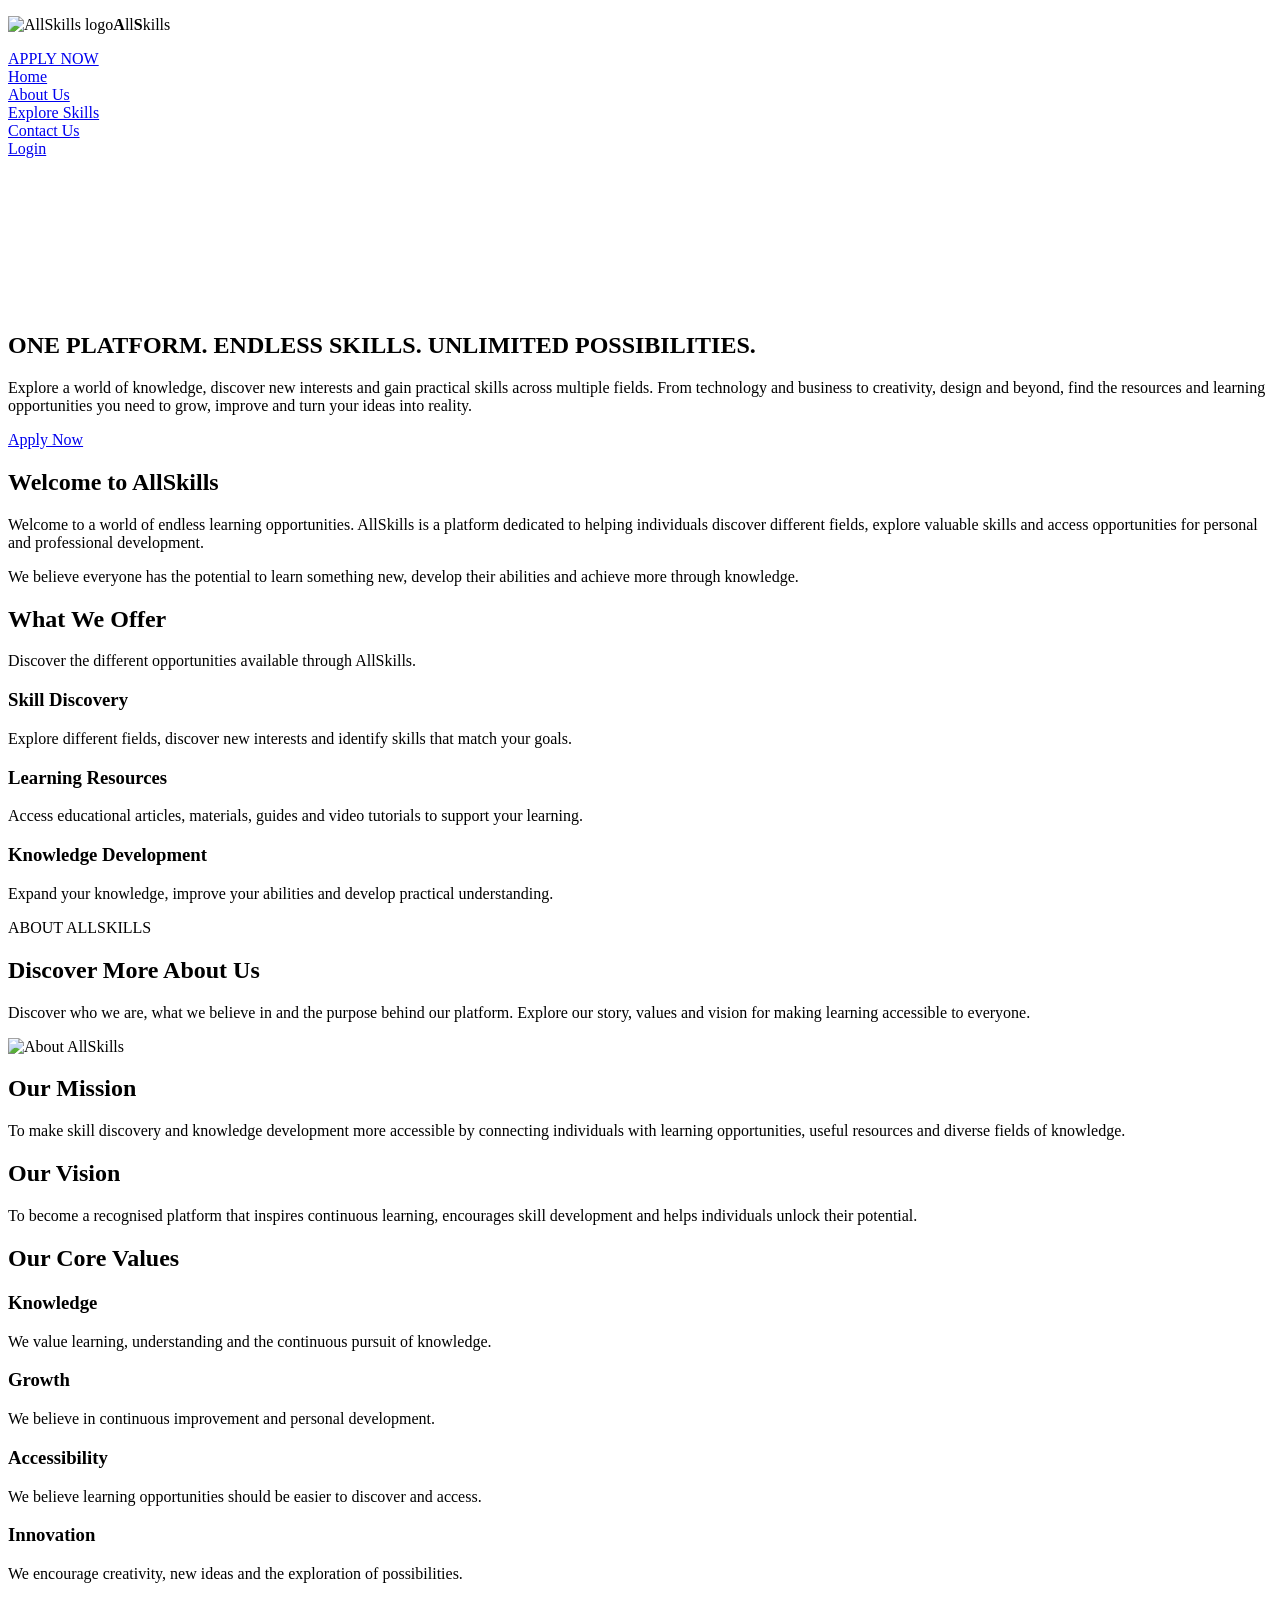
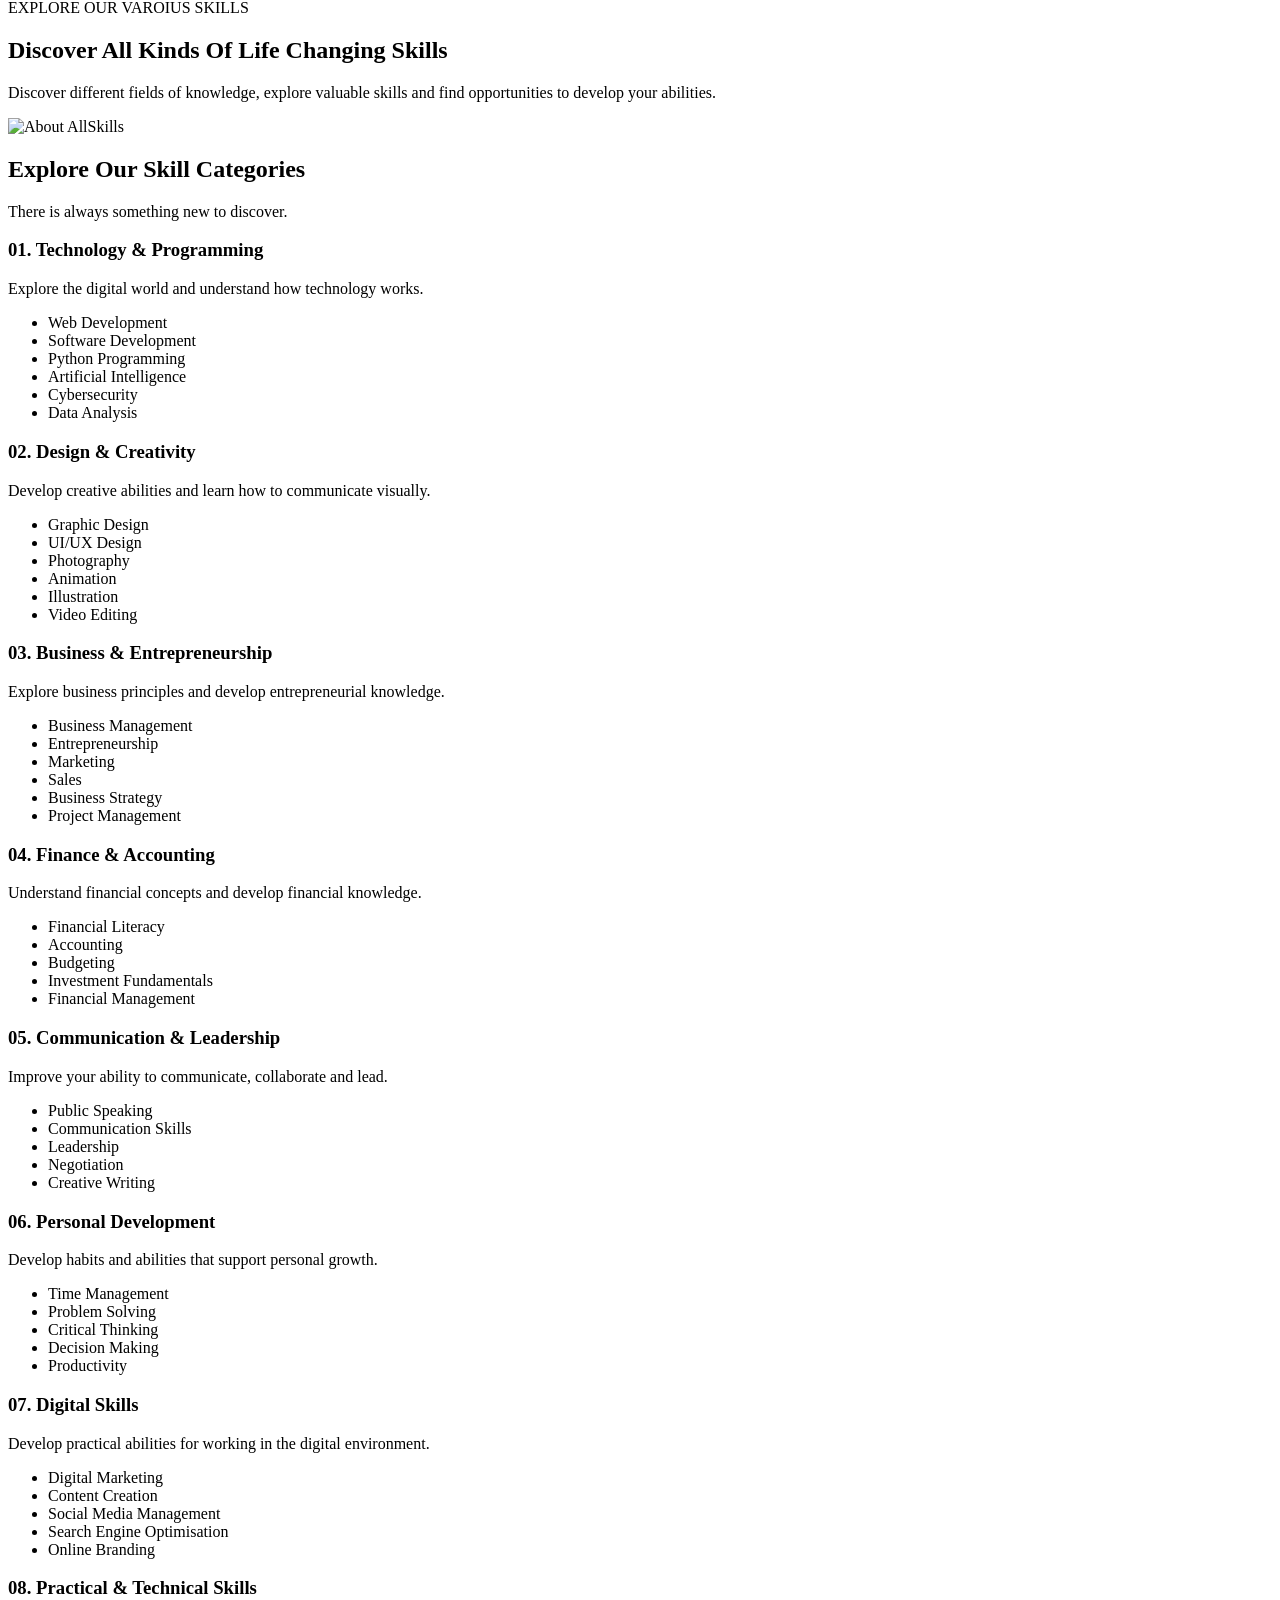
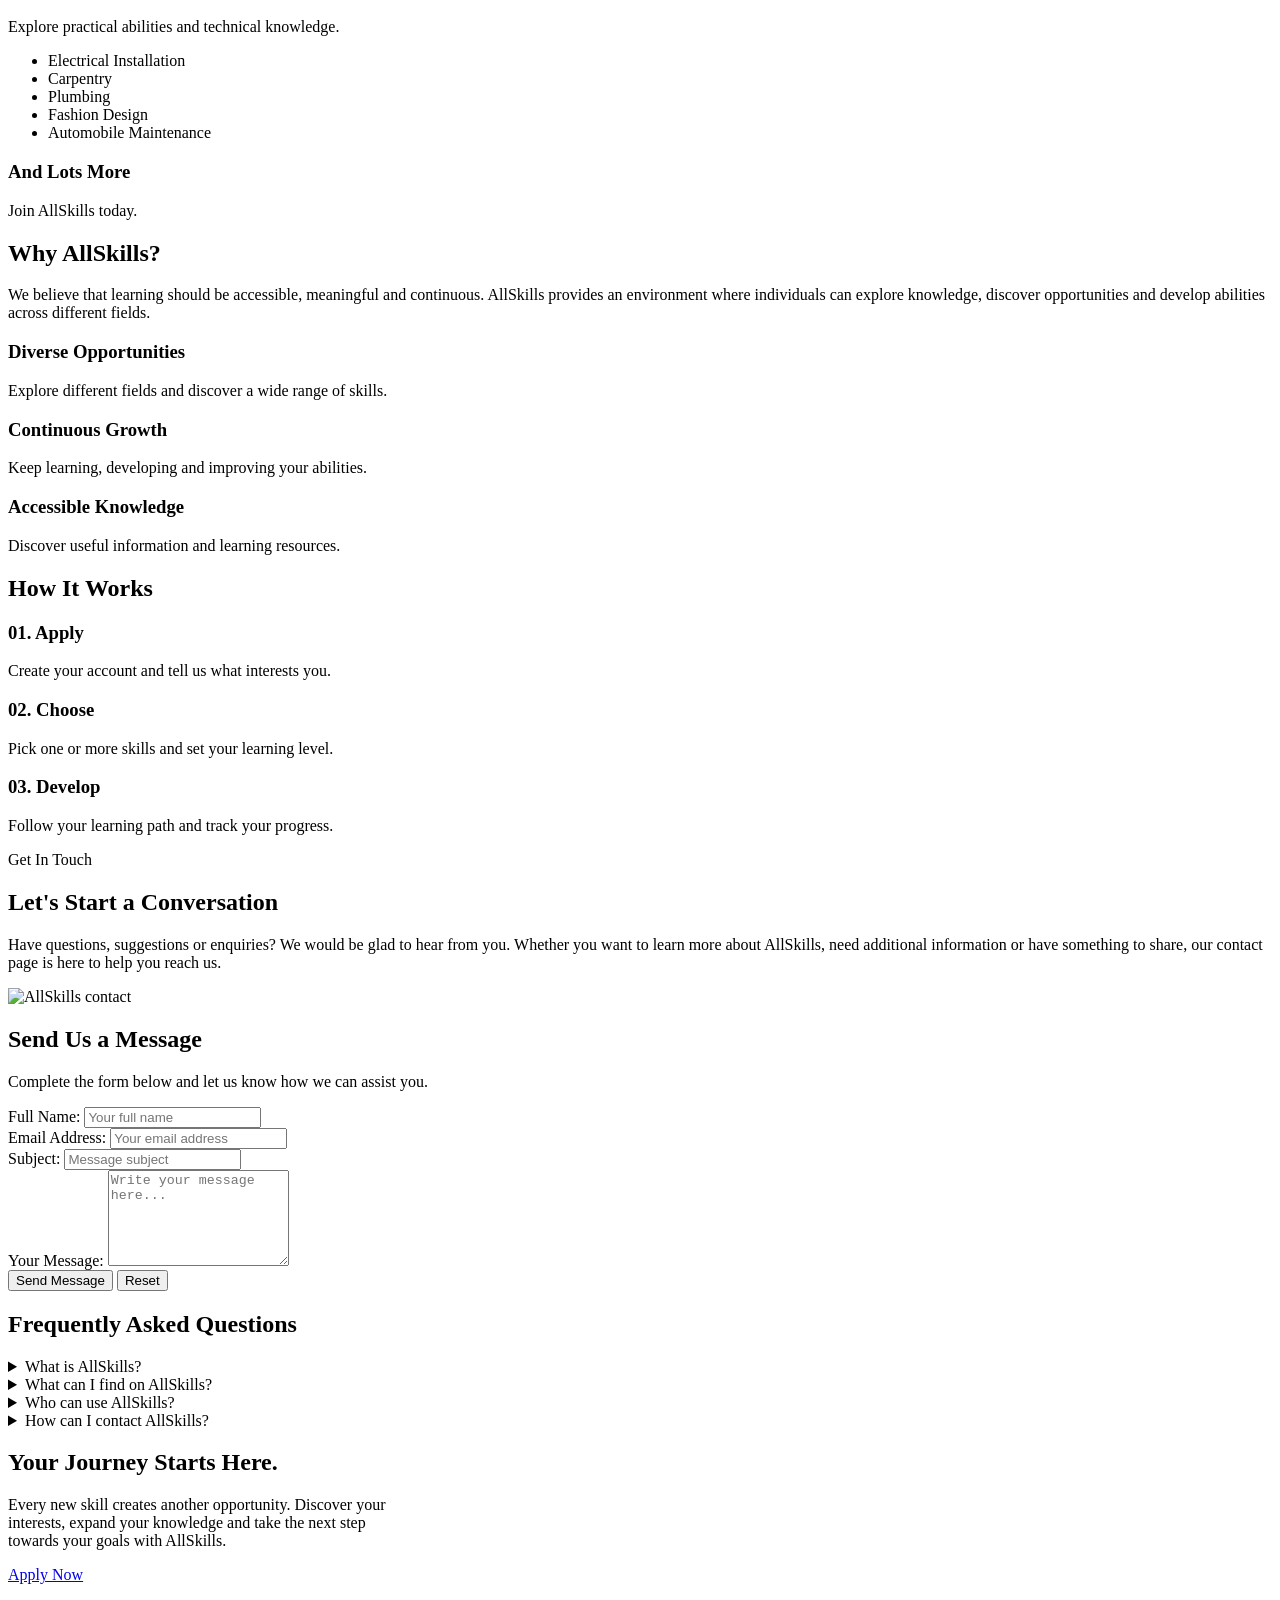
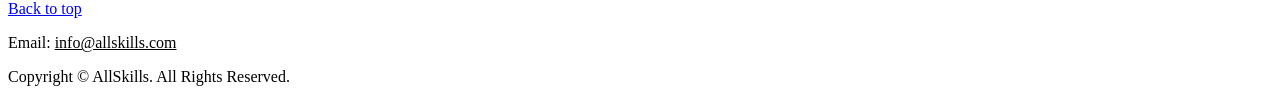
==== index.html @ 4efca9dc "Add files via upload" ====
<!DOCTYPE html>
<html lang="en">
<head>
  <meta charset="UTF-8">
  <meta name="viewport" content="width=device-width, initial-scale=1.0">
  <meta name="author" content="Philip Chigozie">
  <meta name="description" content="AllSkills - Discover, explore and develop valuable skills.">
  <title>AllSkills | Home</title>
  <link rel="icon" href="img/Skills.png">
  <link rel="stylesheet" href="styles/index.css">
  <link href="https://fonts.googleapis.com/css2?family=DM+Sans:wght@400;500;600;700&family=Space+Grotesk:wght@400;500;600;700&display=swap" rel="stylesheet">
</head>
<body class="site">

  <!-- HEADER -->
  <header>
    <div class="head" id="head">
      <p><img class="skillsimg" src="img/Skills.png" alt="AllSkills logo"><strong>A</strong>ll<strong>S</strong>kills</p>
      <a href="apply.html"><div>APPLY NOW</div></a>
    </div>
    <nav>
      <a href="#intro" class="current"><div>Home</div></a>
      <a href="#about"><div>About Us</div></a>
      <a href="#explore"><div>Explore Skills</div></a>
      <a href="#contact"><div>Contact Us</div></a>
      <a href="login.html"><div>Login</div></a>
    </nav>
  </header>

  <main>

    <!-- HOME / HERO -->
    <section class="intro" id="intro">
      <video autoplay muted loop playsinline class="BG">
        <source src="Vid/1.mp4" type="video/mp4">
      </video>
      <div class="content">
        <h1>ONE PLATFORM. ENDLESS SKILLS. UNLIMITED POSSIBILITIES.</h1>
        <p>
          Explore a world of knowledge, discover new interests and gain practical skills across multiple fields. From technology and business to creativity, design and beyond, find the resources and learning opportunities you need to grow, improve and turn your ideas into reality.
        </p>
        <a href="apply.html" class="button">Apply Now</a>
      </div>
    </section>

    <!-- WELCOME -->
    <section class="welcome" id="welcome">
      <h2>Welcome to AllSkills</h2>
      <p>
        Welcome to a world of endless learning opportunities. AllSkills is a platform dedicated to helping individuals discover different fields, explore valuable skills and access opportunities for personal and professional development.
      </p>
      <p>
        We believe everyone has the potential to learn something new, develop their abilities and achieve more through knowledge.
      </p>
    </section>

    <!-- WHAT WE OFFER -->
    <section class="offer">
      <h2>What We Offer</h2>
      <p class="subheading">Discover the different opportunities available through AllSkills.</p>
      <div class="offerbox">
        <div class="box">
          <h3>Skill Discovery</h3>
          <p>Explore different fields, discover new interests and identify skills that match your goals.</p>
        </div>
        <div class="box">
          <h3>Learning Resources</h3>
          <p>Access educational articles, materials, guides and video tutorials to support your learning.</p>
        </div>
        <div class="box">
          <h3>Knowledge Development</h3>
          <p>Expand your knowledge, improve your abilities and develop practical understanding.</p>
        </div>
      </div>
    </section>

    <!-- ABOUT US -->
    <section class="pageintro" id="about">
      <div class="introtext" >
        <p class="introtag">ABOUT ALLSKILLS</p>
        <h1>Discover More About Us</h1>
        <p>
          Discover who we are, what we believe in and the purpose behind our platform. Explore our story, values and vision for making learning accessible to everyone.
        </p>
      </div>
      <div class="introimage">
        <img src="img/2.jpg" alt="About AllSkills">
      </div>
    </section>

    <section class="mission">
      <div class="box">
        <h2>Our Mission</h2>
        <p>To make skill discovery and knowledge development more accessible by connecting individuals with learning opportunities, useful resources and diverse fields of knowledge.</p>
      </div>
      <div class="box">
        <h2>Our Vision</h2>
        <p>To become a recognised platform that inspires continuous learning, encourages skill development and helps individuals unlock their potential.</p>
      </div>
    </section>

    <section class="values">
      <h2>Our Core Values</h2>
      <div class="offerbox">
        <div class="box">
          <h3>Knowledge</h3>
          <p>We value learning, understanding and the continuous pursuit of knowledge.</p>
        </div>
        <div class="box">
          <h3>Growth</h3>
          <p>We believe in continuous improvement and personal development.</p>
        </div>
        <div class="box">
          <h3>Accessibility</h3>
          <p>We believe learning opportunities should be easier to discover and access.</p>
        </div>
        <div class="box">
          <h3>Innovation</h3>
          <p>We encourage creativity, new ideas and the exploration of possibilities.</p>
        </div>
      </div>
    </section>

    <!-- EXPLORE SKILLS -->
      <section class="pageintro" id="explore">
      <div class="introtext" >
        <p class="introtag">EXPLORE OUR VAROIUS SKILLS</p>
         <h1>Discover All Kinds Of Life Changing Skills</h1>
         <p>Discover different fields of knowledge, explore valuable skills and find opportunities to develop your abilities. </p>
       </div>
      <div class="introimage">
    <img src="img/3.jpg" alt="About AllSkills">
  </div>
  </section>
    <section class="servicecategories" id="skills">
      <h2>Explore Our Skill Categories</h2>
      <p class="subheading">There is always something new to discover.</p>
      <div class="categorybox">

        <div class="box">
          <h3>01. Technology &amp; Programming</h3>
          <p>Explore the digital world and understand how technology works.</p>
          <ul>
            <li>Web Development</li>
            <li>Software Development</li>
            <li>Python Programming</li>
            <li>Artificial Intelligence</li>
            <li>Cybersecurity</li>
            <li>Data Analysis</li>
          </ul>
        </div>

        <div class="box">
          <h3>02. Design &amp; Creativity</h3>
          <p>Develop creative abilities and learn how to communicate visually.</p>
          <ul>
            <li>Graphic Design</li>
            <li>UI/UX Design</li>
            <li>Photography</li>
            <li>Animation</li>
            <li>Illustration</li>
            <li>Video Editing</li>
          </ul>
        </div>

        <div class="box">
          <h3>03. Business &amp; Entrepreneurship</h3>
          <p>Explore business principles and develop entrepreneurial knowledge.</p>
          <ul>
            <li>Business Management</li>
            <li>Entrepreneurship</li>
            <li>Marketing</li>
            <li>Sales</li>
            <li>Business Strategy</li>
            <li>Project Management</li>
          </ul>
        </div>

        <div class="box">
          <h3>04. Finance &amp; Accounting</h3>
          <p>Understand financial concepts and develop financial knowledge.</p>
          <ul>
            <li>Financial Literacy</li>
            <li>Accounting</li>
            <li>Budgeting</li>
            <li>Investment Fundamentals</li>
            <li>Financial Management</li>
          </ul>
        </div>

        <div class="box">
          <h3>05. Communication &amp; Leadership</h3>
          <p>Improve your ability to communicate, collaborate and lead.</p>
          <ul>
            <li>Public Speaking</li>
            <li>Communication Skills</li>
            <li>Leadership</li>
            <li>Negotiation</li>
            <li>Creative Writing</li>
          </ul>
        </div>

        <div class="box">
          <h3>06. Personal Development</h3>
          <p>Develop habits and abilities that support personal growth.</p>
          <ul>
            <li>Time Management</li>
            <li>Problem Solving</li>
            <li>Critical Thinking</li>
            <li>Decision Making</li>
            <li>Productivity</li>
          </ul>
        </div>

        <div class="box">
          <h3>07. Digital Skills</h3>
          <p>Develop practical abilities for working in the digital environment.</p>
          <ul>
            <li>Digital Marketing</li>
            <li>Content Creation</li>
            <li>Social Media Management</li>
            <li>Search Engine Optimisation</li>
            <li>Online Branding</li>
          </ul>
        </div>

        <div class="box">
          <h3>08. Practical &amp; Technical Skills</h3>
          <p>Explore practical abilities and technical knowledge.</p>
          <ul>
            <li>Electrical Installation</li>
            <li>Carpentry</li>
            <li>Plumbing</li>
            <li>Fashion Design</li>
            <li>Automobile Maintenance</li>
          </ul>
        </div>

        <div class="box">
          <h3>And Lots More</h3>
          <p>Join AllSkills today.</p>
        </div>

      </div>
    </section>

    <!-- WHY ALLSKILLS -->
    <section class="why">
      <h2>Why AllSkills?</h2>
      <p>We believe that learning should be accessible, meaningful and continuous. AllSkills provides an environment where individuals can explore knowledge, discover opportunities and develop abilities across different fields.</p>
      <div class="whybox">
        <div class="box">
          <h3>Diverse Opportunities</h3>
          <p>Explore different fields and discover a wide range of skills.</p>
        </div>
        <div class="box">
          <h3>Continuous Growth</h3>
          <p>Keep learning, developing and improving your abilities.</p>
        </div>
        <div class="box">
          <h3>Accessible Knowledge</h3>
          <p>Discover useful information and learning resources.</p>
        </div>
      </div>
    </section>

    <!-- HOW IT WORKS -->
    <section class="how">
      <h2>How It Works</h2>
      <div class="howbox">
        <div class="box">
          <h3>01. Apply</h3>
          <p>Create your account and tell us what interests you.</p>
        </div>
        <div class="box">
          <h3>02. Choose</h3>
          <p>Pick one or more skills and set your learning level.</p>
        </div>
        <div class="box">
          <h3>03. Develop</h3>
          <p>Follow your learning path and track your progress.</p>
        </div>
      </div>
    </section>

    <!-- CONTACT FORM -->
        <section class="pageintro" id="contact">
      <div class="introtext">
    <p class="introtag">Get In Touch</p>
        <h1>Let's Start a Conversation</h1>
    <p>
      Have questions, suggestions or enquiries? We would be glad to hear from you. Whether you want to learn more about AllSkills, need additional information or have something to share, our contact page is here to help you reach us.
    </p>
      </div>
        <div class="introimage">
            <img src="img/4.jpg" alt=" AllSkills contact">
        </div>
  </section> 
    <section class="contactform" id="contactform">
      <h2>Send Us a Message</h2>
      <p>Complete the form below and let us know how we can assist you.</p>
      <form action="#" method="post">
        <div>
          <label for="name">Full Name:</label>
          <input type="text" id="name" name="name" placeholder="Your full name" required>
        </div>
        <div>
          <label for="email">Email Address:</label>
          <input type="email" id="email" name="email" placeholder="Your email address" required>
        </div>
        <div>
          <label for="subject">Subject:</label>
          <input type="text" id="subject" name="subject" placeholder="Message subject" required>
        </div>
        <div>
          <label for="message">Your Message:</label>
          <textarea id="message" name="message" rows="6" placeholder="Write your message here..." required></textarea>
        </div>
        <button type="submit">Send Message</button>
        <button type="reset">Reset</button>
      </form>
    </section>

    <!-- FAQ -->
    <section class="faq">
      <h2>Frequently Asked Questions</h2>
      <details>
        <summary>What is AllSkills?</summary>
        <p>AllSkills is a platform dedicated to skill discovery, knowledge development and learning opportunities across different fields.</p>
      </details>
      <details>
        <summary>What can I find on AllSkills?</summary>
        <p>You can explore different skill categories, educational content, learning materials and useful resources.</p>
      </details>
      <details>
        <summary>Who can use AllSkills?</summary>
        <p>AllSkills is designed for individuals interested in discovering knowledge and developing new abilities.</p>
      </details>
      <details>
        <summary>How can I contact AllSkills?</summary>
        <p>You can use the contact form on this page or email us at the address in the footer.</p>
      </details>
    </section>

    <!-- FINAL CALL TO ACTION -->
    <section class="apply">
      <h2>Your Journey Starts Here.</h2>
      <p>
        Every new skill creates another opportunity. Discover your <br>interests, expand your knowledge and take the next step<br> towards your goals with AllSkills.
      </p>
      <p><a href="apply.html" class="button">Apply Now</a></p>
    </section>

  </main>

  <!-- FOOTER (contact details live here) -->
  <footer>
    <a href="#intro"><div class="back">Back to top</div></a>
    <p>Email: <a href="mailto:info@allskills.com" style="color:var(--ice-blue);">info@allskills.com</a></p>
    <p>Copyright &copy; AllSkills. All Rights Reserved.</p>
  </footer>

</body>
</html>
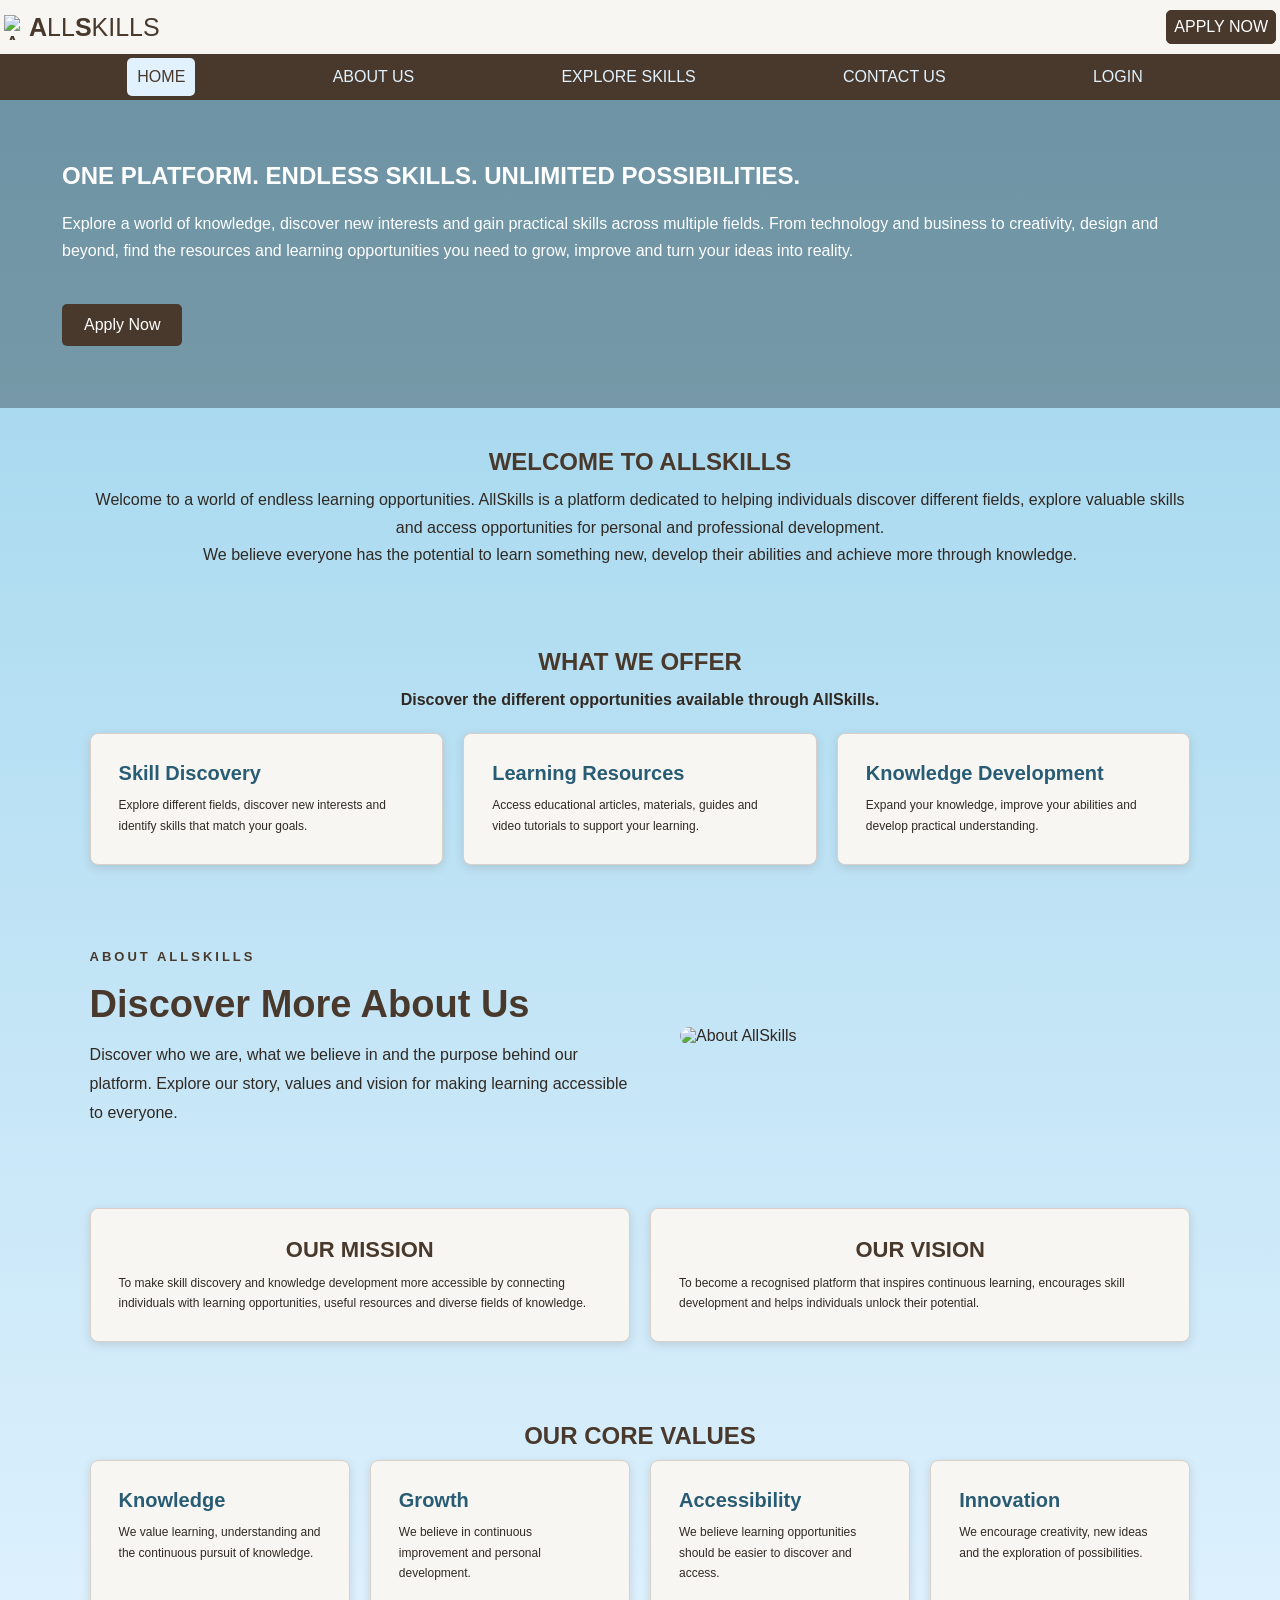
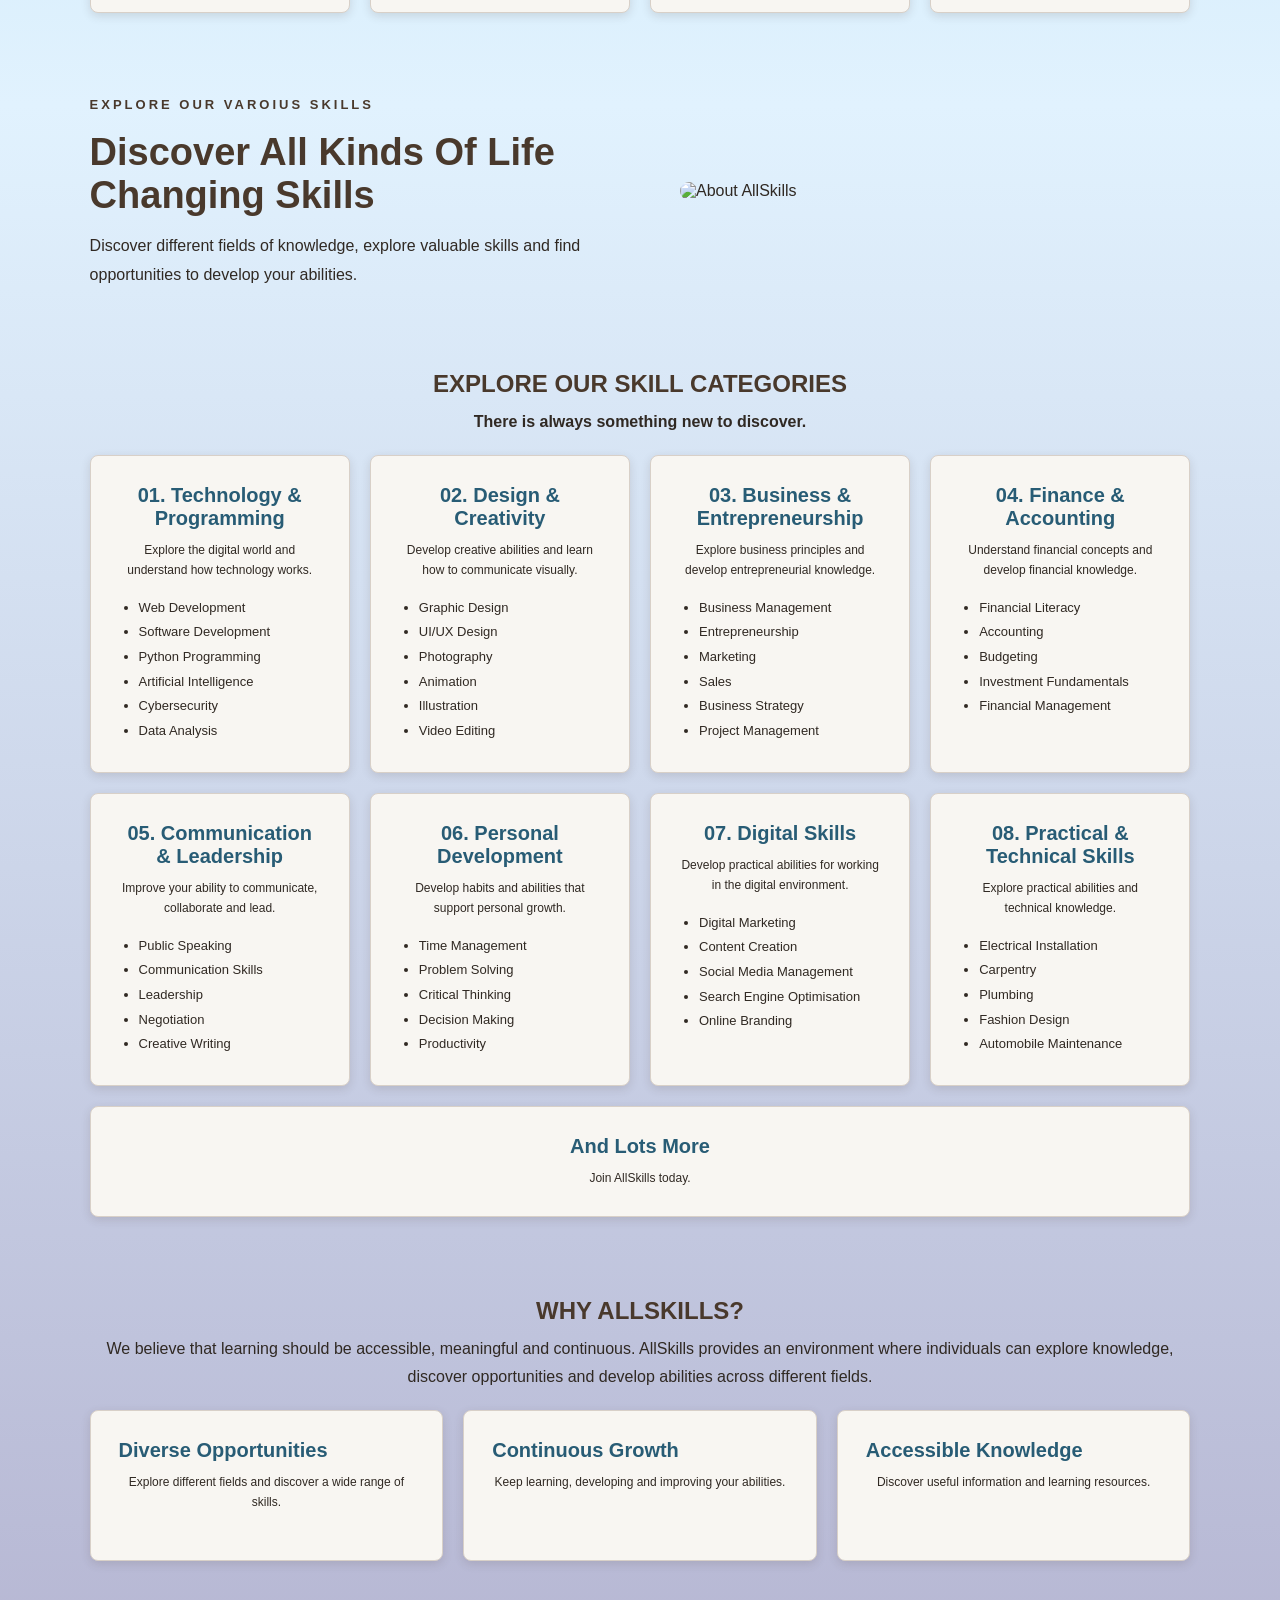
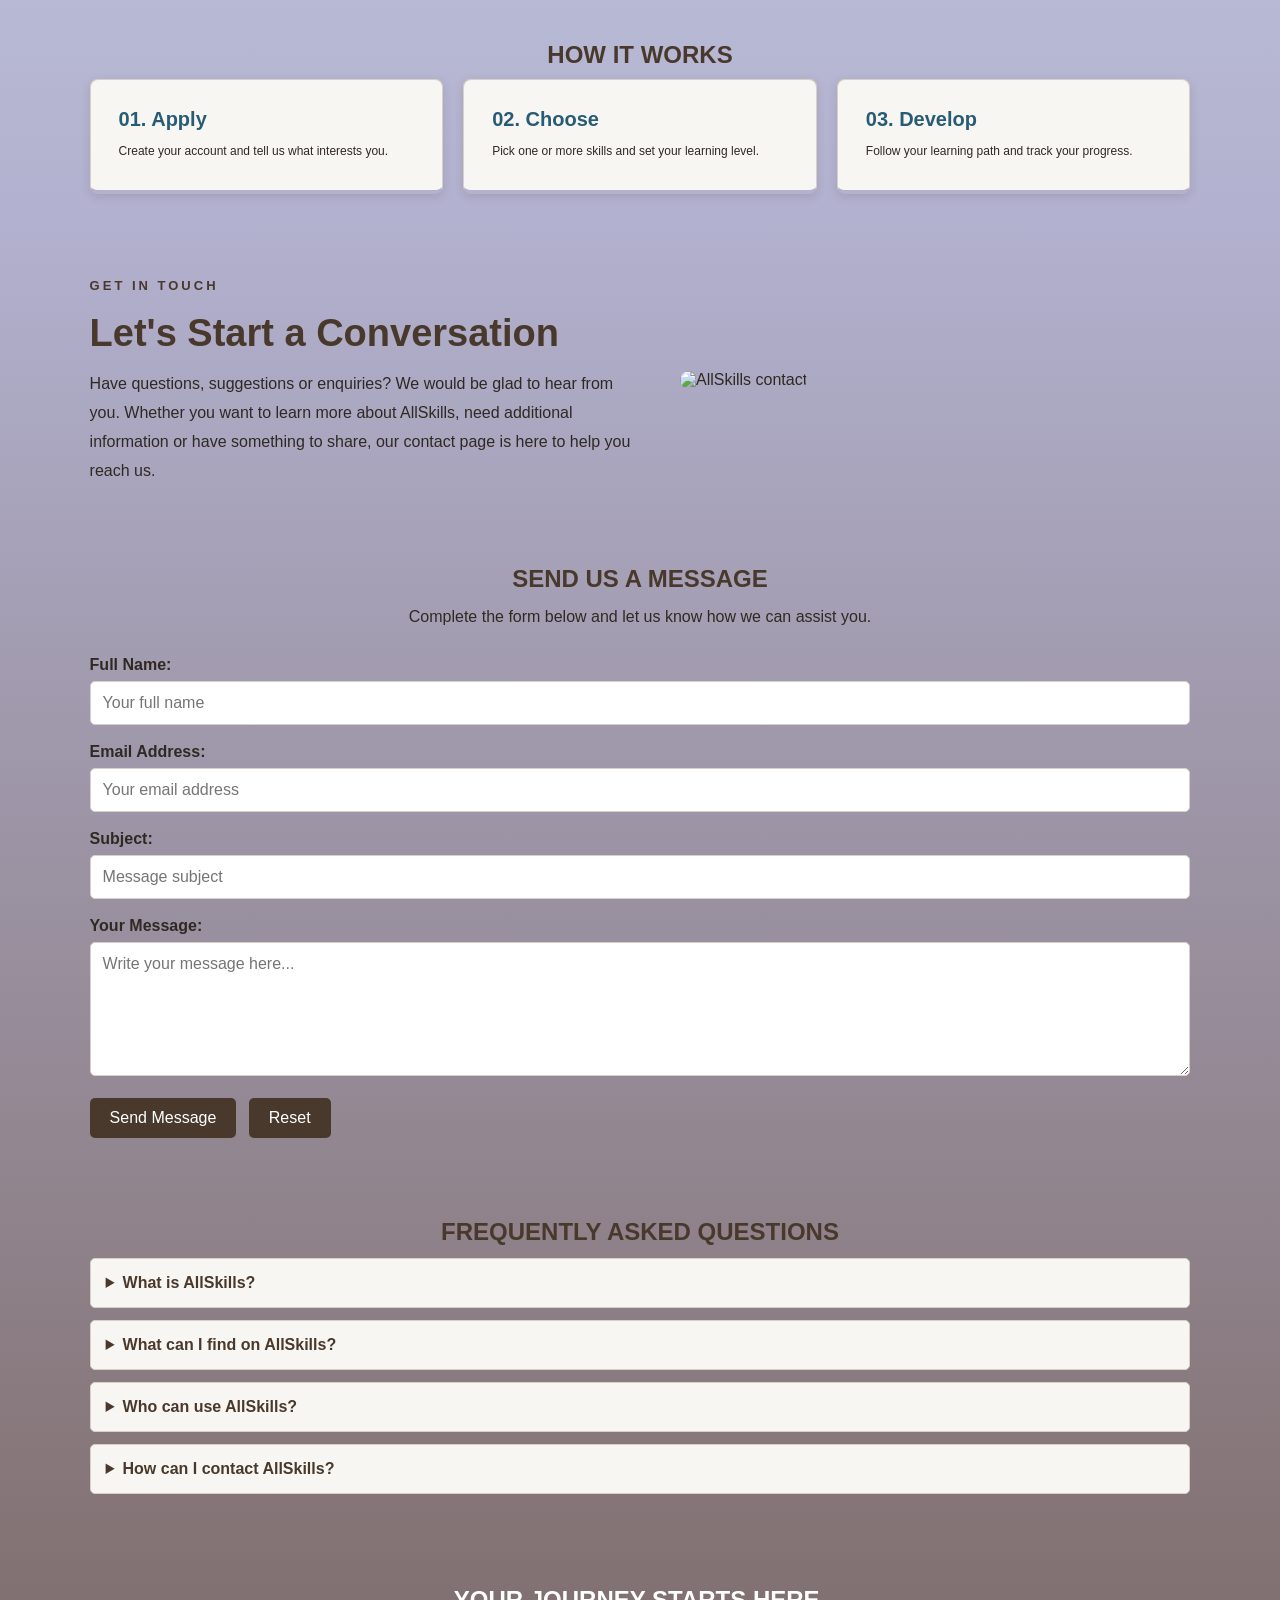
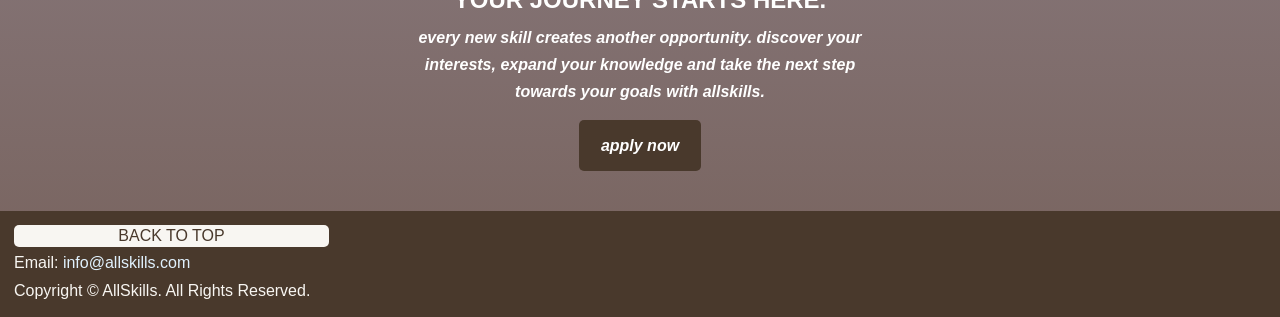
==== commit ff2778ac: "Update index.html" ====
--- a/index.html
+++ b/index.html
@@ -7,7 +7,7 @@
   <meta name="description" content="AllSkills - Discover, explore and develop valuable skills.">
   <title>AllSkills | Home</title>
   <link rel="icon" href="img/Skills.png">
-  <link rel="stylesheet" href="styles/index.css">
+  <link rel="stylesheet" href="index.css">
   <link href="https://fonts.googleapis.com/css2?family=DM+Sans:wght@400;500;600;700&family=Space+Grotesk:wght@400;500;600;700&display=swap" rel="stylesheet">
 </head>
 <body class="site">
@@ -361,4 +361,4 @@
   </footer>
 
 </body>
-</html>+</html>
--- a/index.css
+++ b/index.css
@@ -0,0 +1,469 @@
+/* ========== BASE: shared by every page ========== */
+:root {
+  --sky-blue: #98D2EB;
+  --ice-blue: #E1F2FE;
+  --lavender: #B2B1CF;
+  --muted-brown: #77625C;
+  --dark-brown: #49392C;
+
+  --cream: #F8F6F2;
+  --beige: #E8DDD2;
+  --deep-blue: #285C75;
+  --soft-grey: #D5D0D8;
+
+  --text-dark: #302923;
+  --text-light: #FFFFFF;
+  --text-grey: #77625C;
+
+  --border: #D8D0C8;
+  --shadow: rgba(73, 57, 44, 0.15);
+}
+
+* {
+  margin: 0;
+  padding: 0;
+  box-sizing: border-box;
+}
+
+html {
+  overflow-wrap: break-word;
+  scroll-behavior: smooth;
+}
+
+body {
+  background: linear-gradient(
+    to bottom,
+    var(--sky-blue),
+    var(--ice-blue),
+    var(--lavender),
+    var(--muted-brown)
+  );
+  color: var(--text-dark);
+  font-family: 'DM Sans', sans-serif;
+}
+
+h1, h2, h3, h4, h5, h6 {
+  font-family: 'Space Grotesk', sans-serif;
+}
+
+a {
+  text-decoration: none;
+  color: var(--dark-brown);
+}
+
+button, input, textarea, select {
+  font: inherit;
+}
+
+/* Simple header and footer (apply, login, forgot, success, skill, lesson) */
+.app-header {
+  display: flex;
+  justify-content: space-between;
+  align-items: center;
+  padding: 20px 7%;
+  background: var(--cream);
+}
+
+.brand {
+  display: flex;
+  align-items: center;
+  gap: 10px;
+  font-size: 23px;
+  color: var(--dark-brown);
+}
+
+.brand img {
+  width: 30px;
+  height: 30px;
+}
+
+.exit {
+  color: var(--dark-brown);
+}
+
+.app-footer {
+  background: var(--dark-brown);
+  text-align: center;
+  padding: 25px;
+  color: var(--cream);
+}
+
+/* ========== INDEX (HOME) PAGE ========== */
+
+/* Header and menu */
+header {
+  position: sticky;
+  top: 0;
+  z-index: 10;
+}
+
+.head {
+  padding: 10px 4px;
+  text-transform: uppercase;
+  display: flex;
+  justify-content: space-between;
+  align-items: center;
+  background: var(--cream);
+  color: var(--dark-brown);
+}
+
+.head a {
+  background: var(--dark-brown);
+  color: var(--text-light);
+  border: 1px solid var(--dark-brown);
+  padding: 7px;
+  border-radius: 5px;
+}
+
+.head a:hover {
+  background: var(--muted-brown);
+}
+
+.head p {
+  display: flex;
+  align-items: center;
+  font-size: 25px;
+}
+
+.skillsimg {
+  height: 25px;
+  width: 25px;
+}
+
+header nav {
+  flex-wrap: wrap;
+  text-transform: uppercase;
+  background: var(--dark-brown);
+  display: flex;
+  justify-content: space-evenly;
+  padding: 4px 0;
+}
+
+header nav a {
+  color: var(--ice-blue);
+  display: block;
+  padding: 10px;
+  border-radius: 5px;
+}
+
+header nav a:hover {
+  background: var(--muted-brown);
+}
+
+header nav a.current {
+  background: var(--ice-blue);
+  color: var(--dark-brown);
+}
+
+/* General sections */
+section:not(.intro) {
+  padding: 40px 7%;
+}
+
+section h2 {
+  text-transform: uppercase;
+  text-align: center;
+  color: var(--dark-brown);
+  margin-bottom: 10px;
+}
+
+section p {
+  line-height: 1.7;
+}
+
+.subheading {
+  text-align: center;
+  font-weight: bold;
+  margin-bottom: 20px;
+}
+
+/* Hero */
+.intro {
+  position: relative;
+  overflow: hidden;
+  display: flex;
+  align-items: center;
+  padding: 2rem;
+}
+
+.BG {
+  position: absolute;
+  inset: 0;
+  width: 100%;
+  height: 100%;
+  object-fit: cover;
+  object-position: center;
+}
+
+.intro::before {
+  content: "";
+  position: absolute;
+  inset: 0;
+  background: rgba(0, 0, 0, 0.3);
+  z-index: 1;
+}
+
+.content {
+  margin: 30px;
+  position: relative;
+  z-index: 2;
+  color: white;
+}
+
+.content h1 {
+  margin-bottom: 20px;
+}
+
+.content p {
+  margin-bottom: 25px;
+}
+
+/* Buttons */
+.button {
+  display: inline-block;
+  background: var(--dark-brown);
+  color: var(--text-light);
+  padding: 12px 22px;
+  border-radius: 5px;
+  margin-top: 15px;
+}
+
+.button:hover {
+  background: var(--muted-brown);
+}
+
+/* Boxes and grids */
+.welcome {
+  text-align: center;
+}
+
+.offerbox,
+.categorybox,
+.whybox,
+.howbox {
+  display: flex;
+  flex-wrap: wrap;
+  justify-content: center;
+  gap: 20px;
+}
+
+.box {
+  flex: 1 1 220px;
+  background: var(--cream);
+  border: 1px solid var(--border);
+  border-radius: 8px;
+  padding: 28px;
+  box-shadow: 0 3px 10px var(--shadow);
+}
+
+.box h3 {
+  font-size: 20px;
+  color: var(--deep-blue);
+  margin-bottom: 10px;
+}
+
+.box p {
+  font-size: 12px;
+}
+
+.categorybox .box {
+  flex: 1 1 250px;
+}
+
+.servicecategories {
+  text-align: center;
+}
+
+.servicecategories ul {
+  margin: 15px 0 0 20px;
+  line-height: 1.9;
+  text-align: left;
+  font-size: 13px;
+}
+
+.why p {
+  text-align: center;
+  margin-bottom: 20px;
+}
+
+.howbox .box {
+  border-bottom: 4px solid var(--lavender);
+}
+
+/* About */
+.pageintro {
+  display: flex;
+  flex-wrap: wrap;
+  align-items: center;
+  justify-content: space-between;
+  gap: 30px;
+  padding: 60px 8%;
+  scroll-margin-top: 100px;
+}
+
+.introtext {
+  flex: 1 1 300px;
+}
+
+.introtag {
+  color: var(--dark-brown);
+  text-transform: uppercase;
+  letter-spacing: 3px;
+  font-size: 13px;
+  font-weight: bold;
+}
+
+.introtext h1 {
+  font-size: 38px;
+  color: var(--dark-brown);
+  margin: 15px 0;
+}
+
+.introtext p {
+  max-width: 550px;
+  line-height: 1.8;
+}
+
+.introimage {
+  flex: 1 1 250px;
+}
+
+.introimage img {
+  width: 100%;
+  height: 280px;
+  object-fit: cover;
+  border-radius: 10px;
+}
+
+.mission {
+  display: flex;
+  flex-wrap: wrap;
+  gap: 20px;
+}
+
+.mission .box {
+  min-width: 220px;
+}
+
+.mission .box h2 {
+  font-size: 22px;
+}
+
+/* Contact form */
+.contactform > p {
+  text-align: center;
+  margin-bottom: 25px;
+}
+
+form {
+  margin: auto;
+}
+
+form div {
+  margin-bottom: 18px;
+}
+
+label {
+  display: block;
+  margin-bottom: 7px;
+  font-weight: bold;
+}
+
+input,
+textarea {
+  width: 100%;
+  padding: 12px;
+  border: 1px solid var(--border);
+  border-radius: 5px;
+  background: white;
+}
+
+textarea {
+  resize: vertical;
+}
+
+button {
+  padding: 11px 20px;
+  border: none;
+  border-radius: 5px;
+  background: var(--dark-brown);
+  color: white;
+  cursor: pointer;
+  margin-right: 8px;
+}
+
+button:hover {
+  background: var(--muted-brown);
+}
+
+/* FAQ */
+details {
+  margin: 12px auto;
+  padding: 15px;
+  background: var(--cream);
+  border: 1px solid var(--border);
+  border-radius: 5px;
+}
+
+summary {
+  cursor: pointer;
+  font-weight: bold;
+  color: var(--dark-brown);
+}
+
+details p {
+  margin-top: 12px;
+}
+
+/* Final call to action */
+.apply {
+  color: var(--text-light);
+}
+
+.apply h2 {
+  color: var(--text-light);
+}
+
+.apply p {
+  display: flex;
+  justify-content: center;
+  text-align: center;
+  font-weight: bolder;
+  font-style: italic;
+  text-transform: lowercase;
+}
+
+/* Footer */
+footer {
+  padding: 10px;
+  background: var(--dark-brown);
+  color: var(--cream);
+}
+
+footer p {
+  line-height: 1.5;
+  color: var(--cream);
+  margin: 4px;
+}
+
+footer a {
+  padding: 12px 0;
+}
+
+.back {
+  text-transform: uppercase;
+  background: var(--cream);
+  color: var(--dark-brown);
+  padding: 2px;
+  border-radius: 5px;
+  width: 25%;
+  text-align: center;
+  margin: 4px;
+}
+
+/* Mobile */
+@media (max-width: 750px) {
+  .head p { font-size: 18px; }
+  .back { width: 50%; }
+  .introtext h1 { font-size: 28px; }
+}
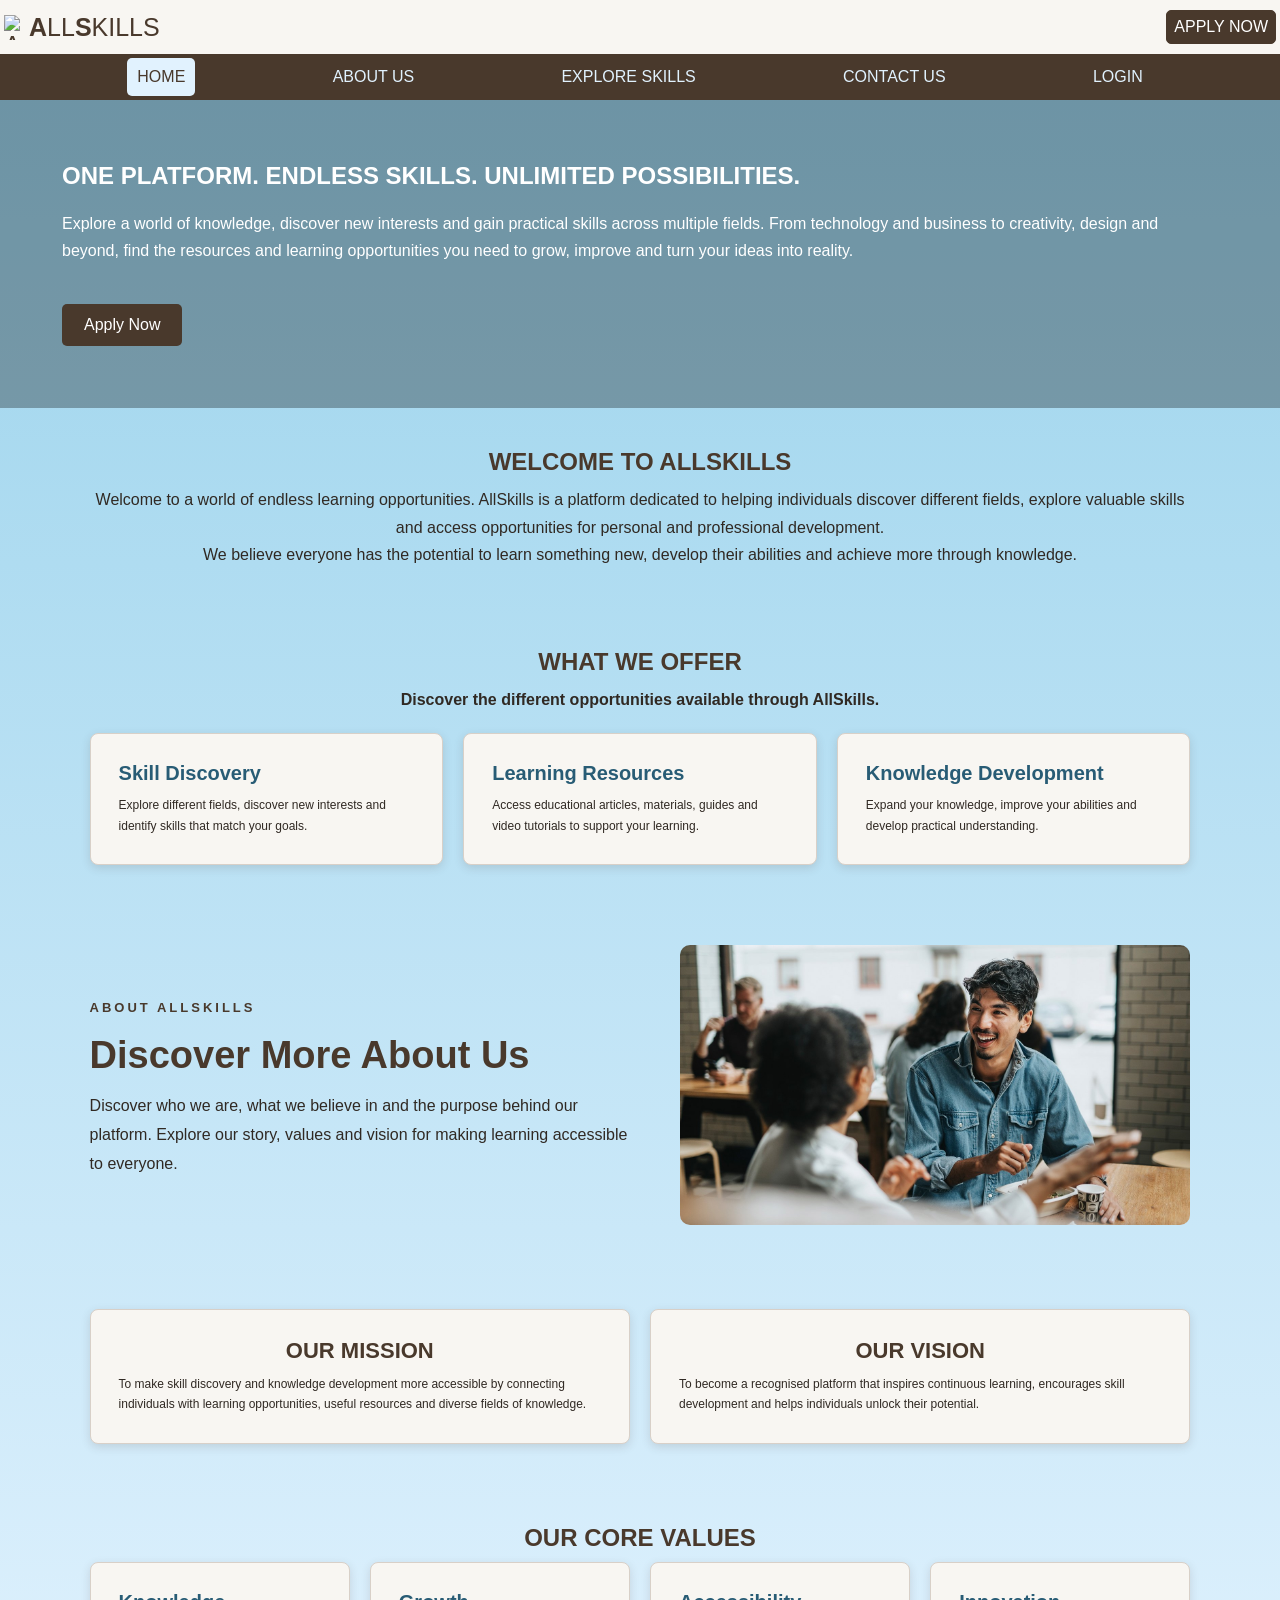
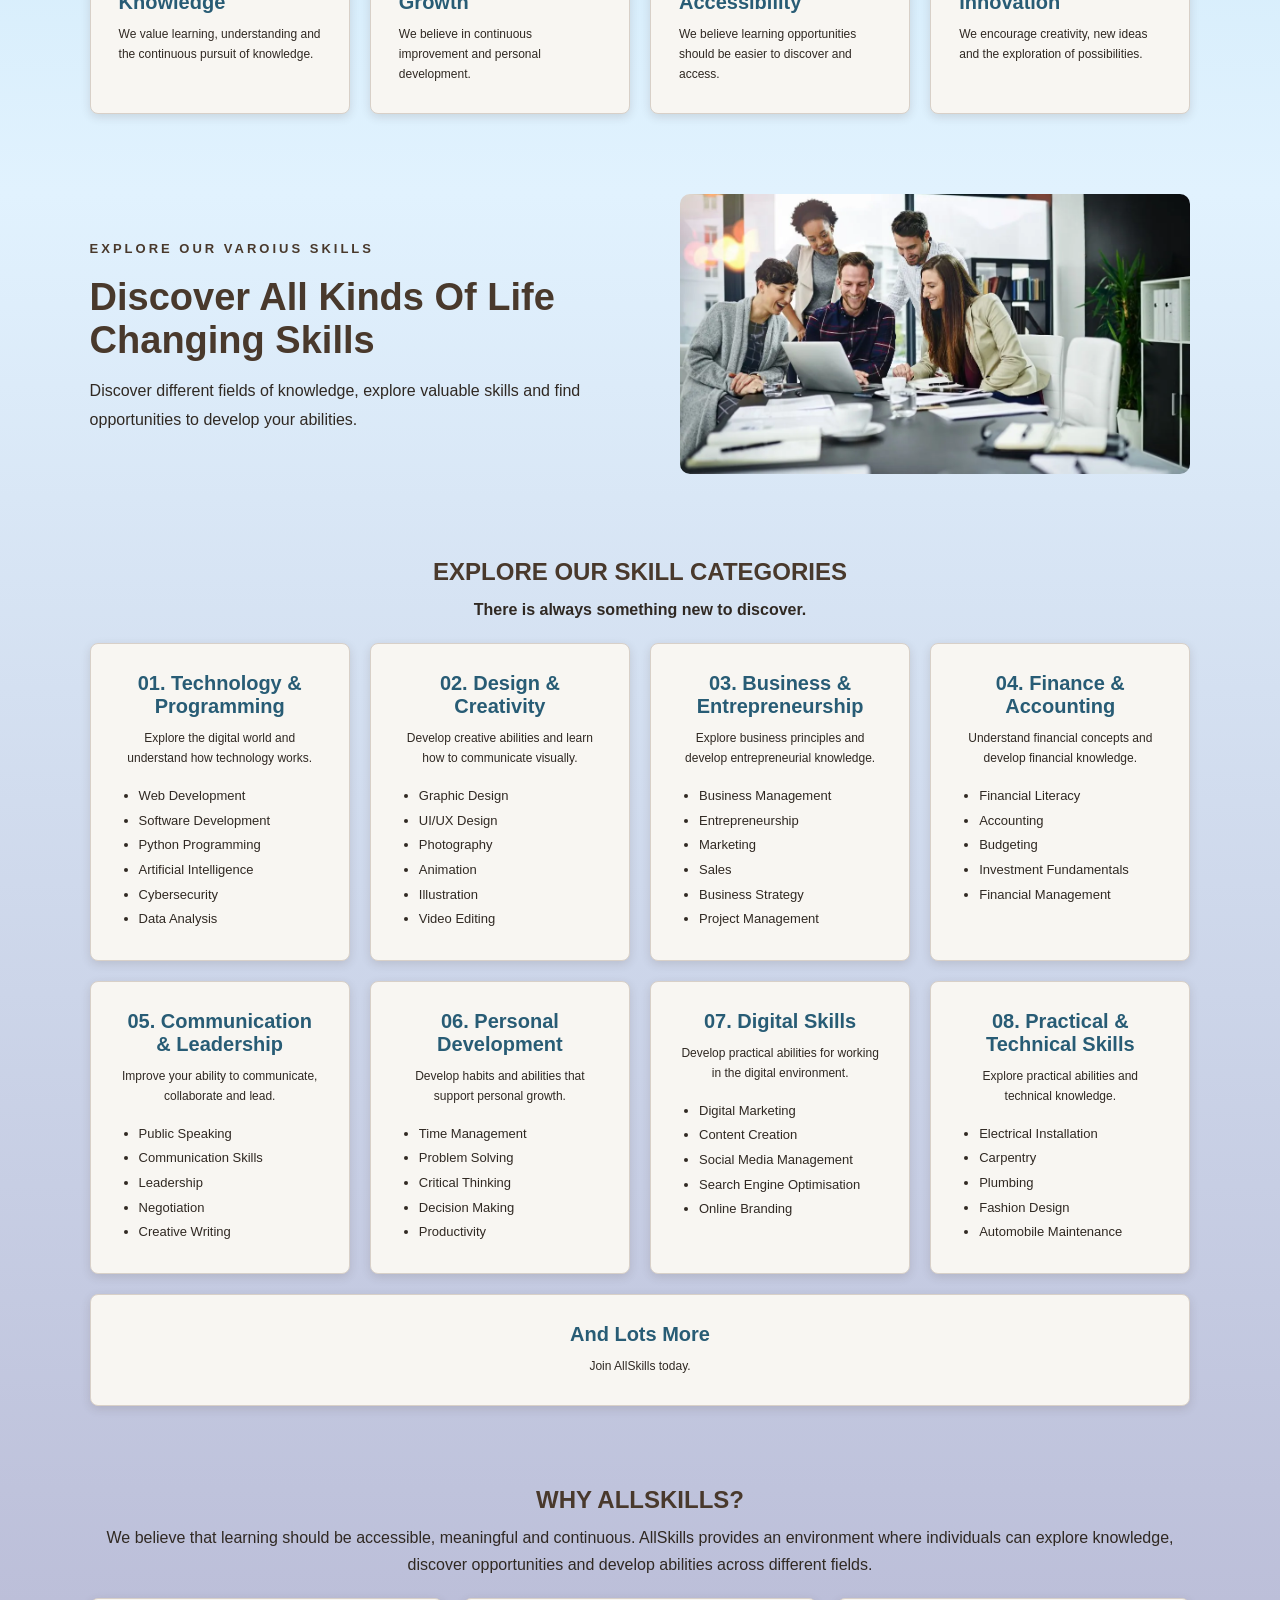
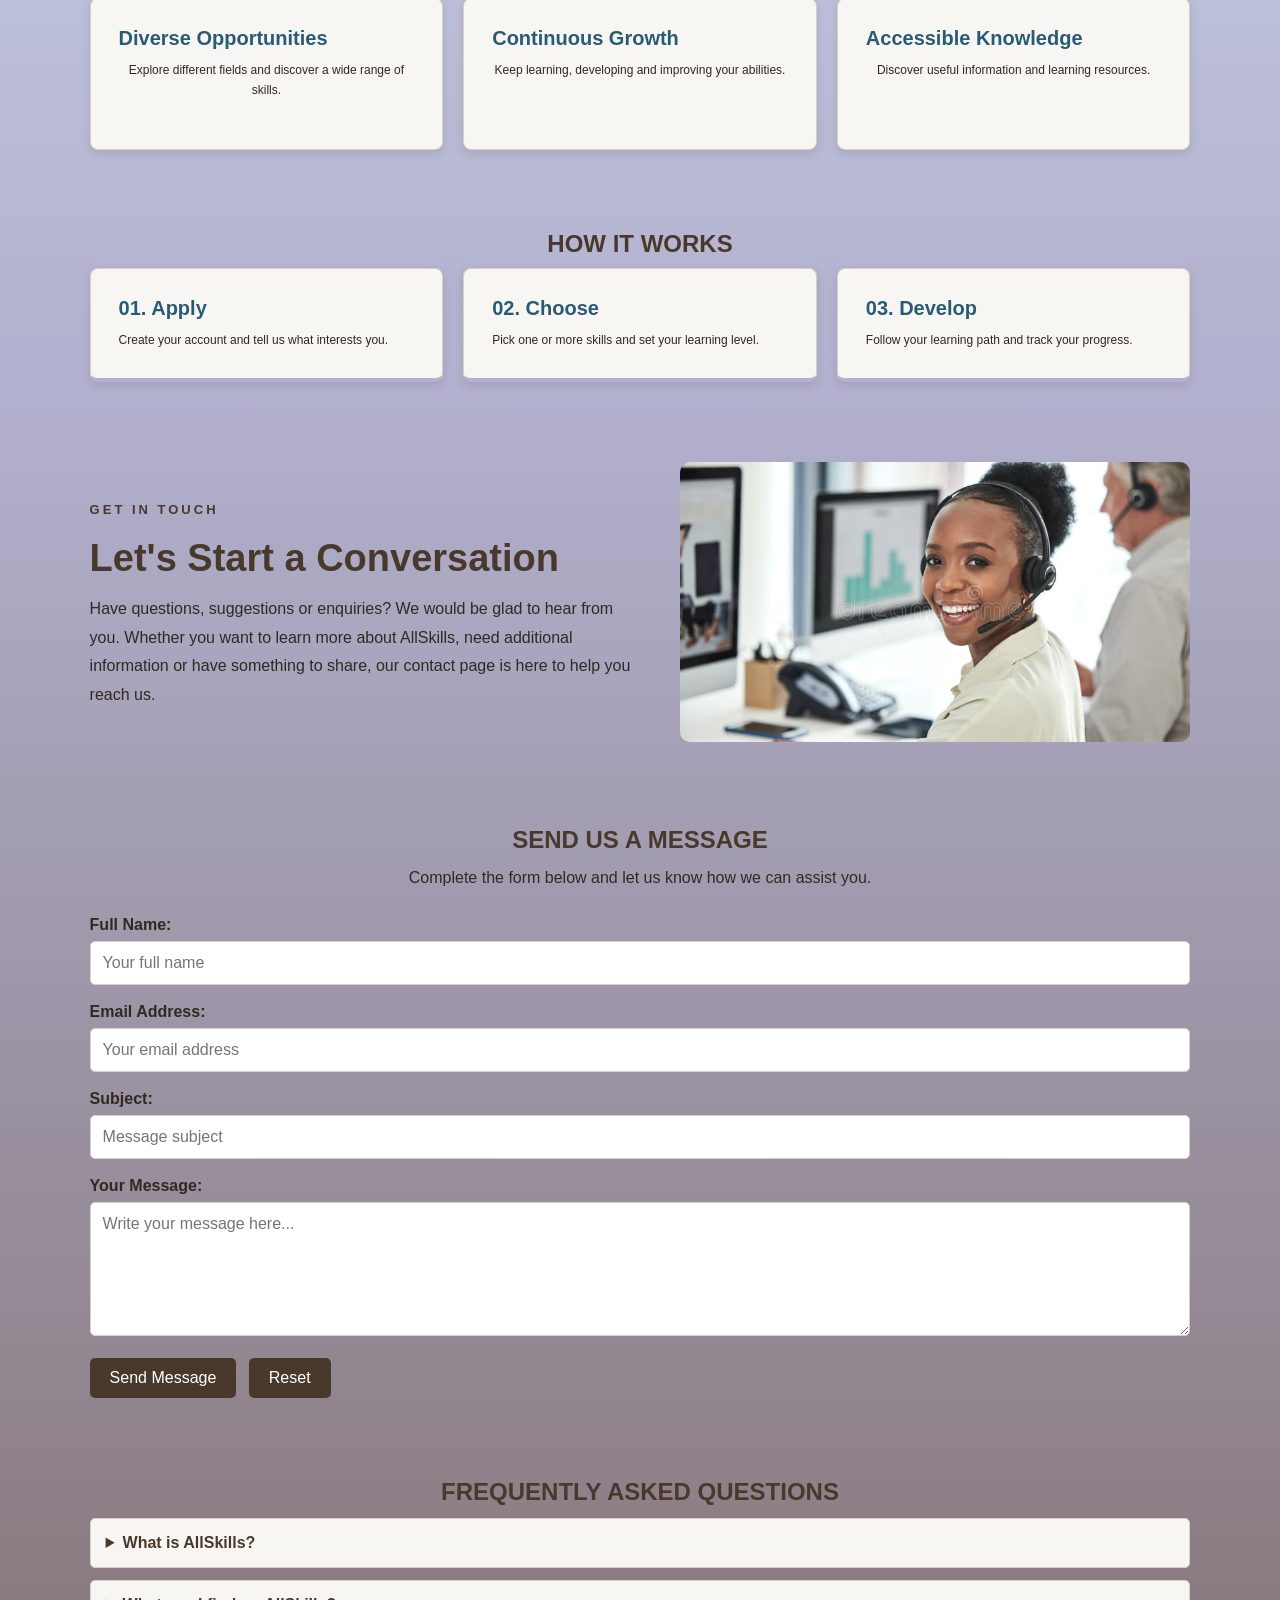
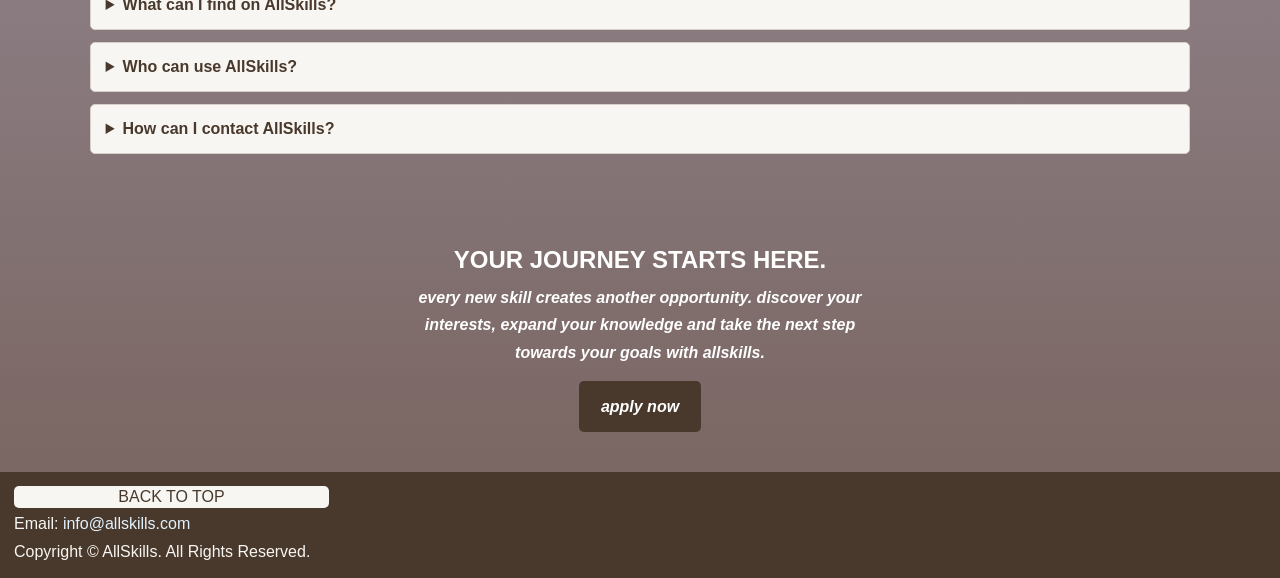
==== commit 7fde55bd: "Update index.html" ====
--- a/index.html
+++ b/index.html
@@ -32,7 +32,7 @@
     <!-- HOME / HERO -->
     <section class="intro" id="intro">
       <video autoplay muted loop playsinline class="BG">
-        <source src="Vid/1.mp4" type="video/mp4">
+        <source src="1.mp4" type="video/mp4">
       </video>
       <div class="content">
         <h1>ONE PLATFORM. ENDLESS SKILLS. UNLIMITED POSSIBILITIES.</h1>
@@ -84,7 +84,7 @@
         </p>
       </div>
       <div class="introimage">
-        <img src="img/2.jpg" alt="About AllSkills">
+        <img src="2.jpg" alt="About AllSkills">
       </div>
     </section>
 
@@ -129,7 +129,7 @@
          <p>Discover different fields of knowledge, explore valuable skills and find opportunities to develop your abilities. </p>
        </div>
       <div class="introimage">
-    <img src="img/3.jpg" alt="About AllSkills">
+    <img src="3.jpg" alt="About AllSkills">
   </div>
   </section>
     <section class="servicecategories" id="skills">
@@ -293,7 +293,7 @@
     </p>
       </div>
         <div class="introimage">
-            <img src="img/4.jpg" alt=" AllSkills contact">
+            <img src="4.jpg" alt=" AllSkills contact">
         </div>
   </section> 
     <section class="contactform" id="contactform">
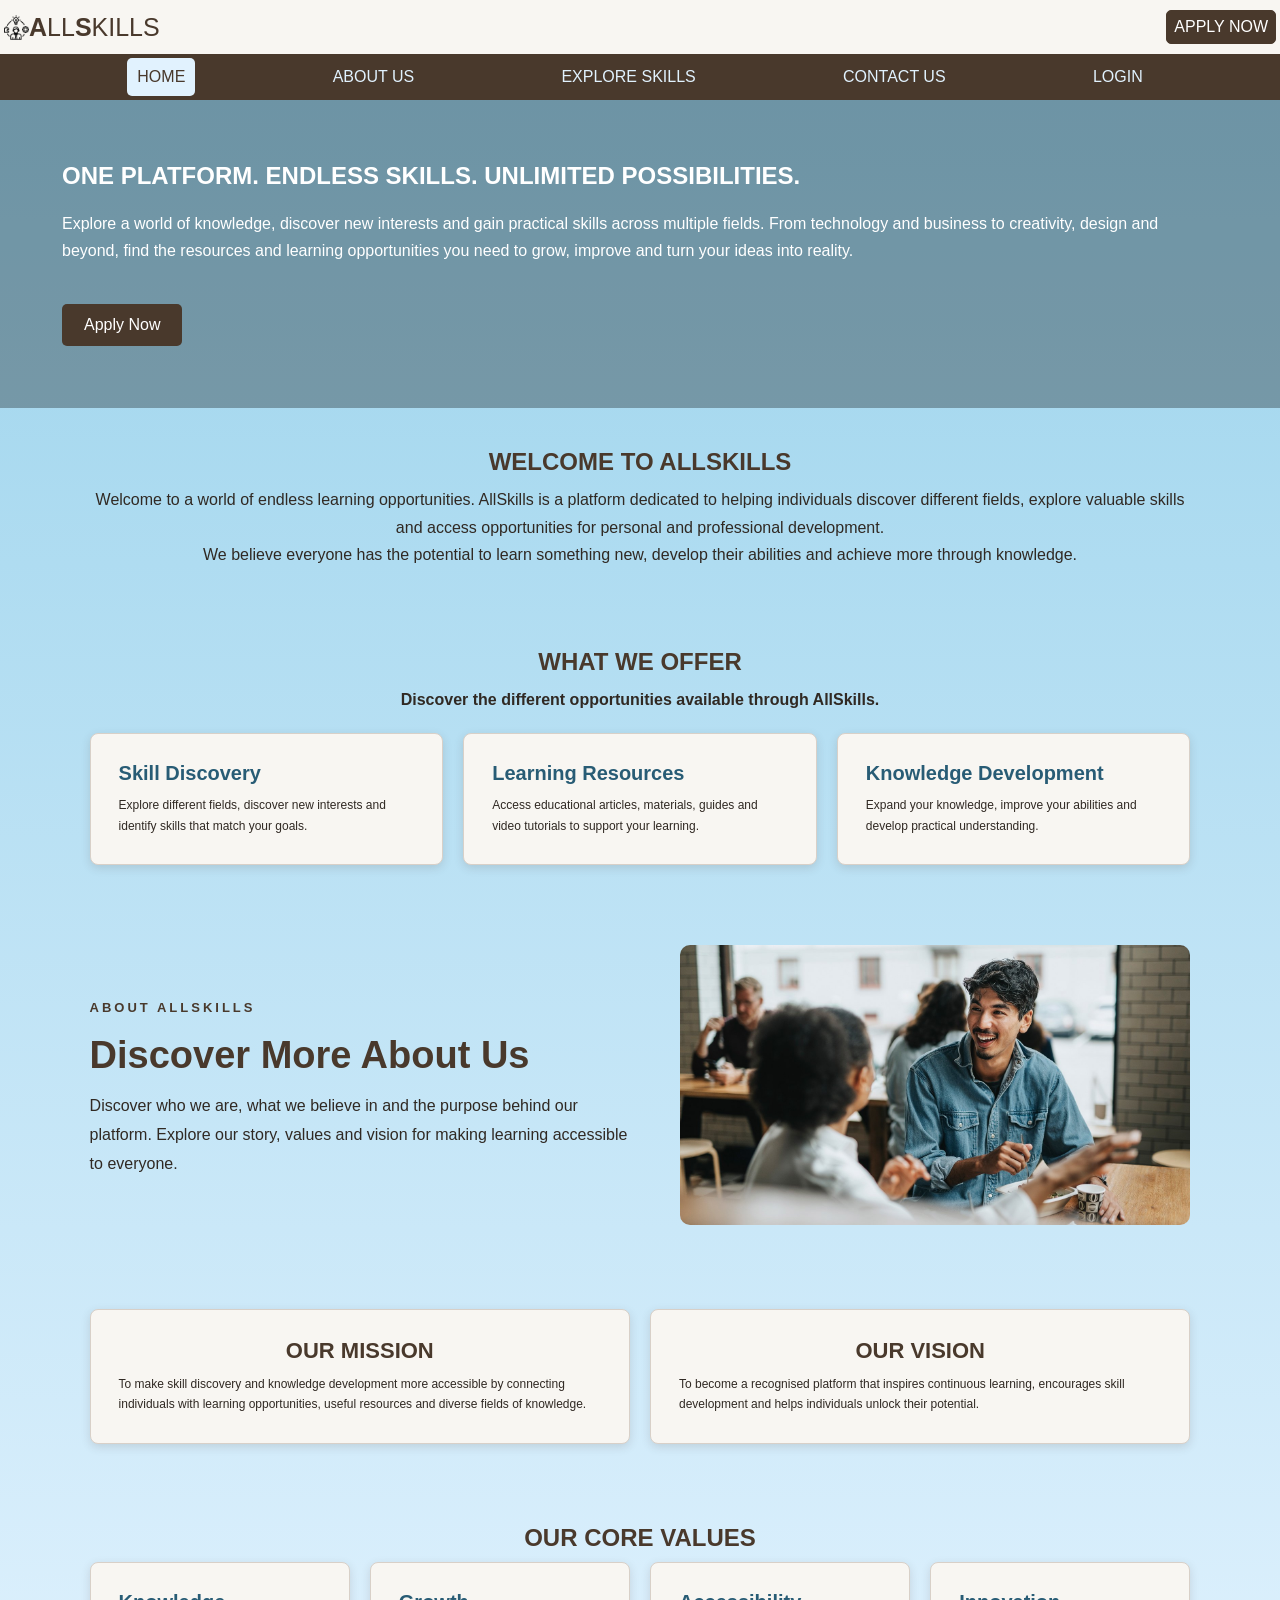
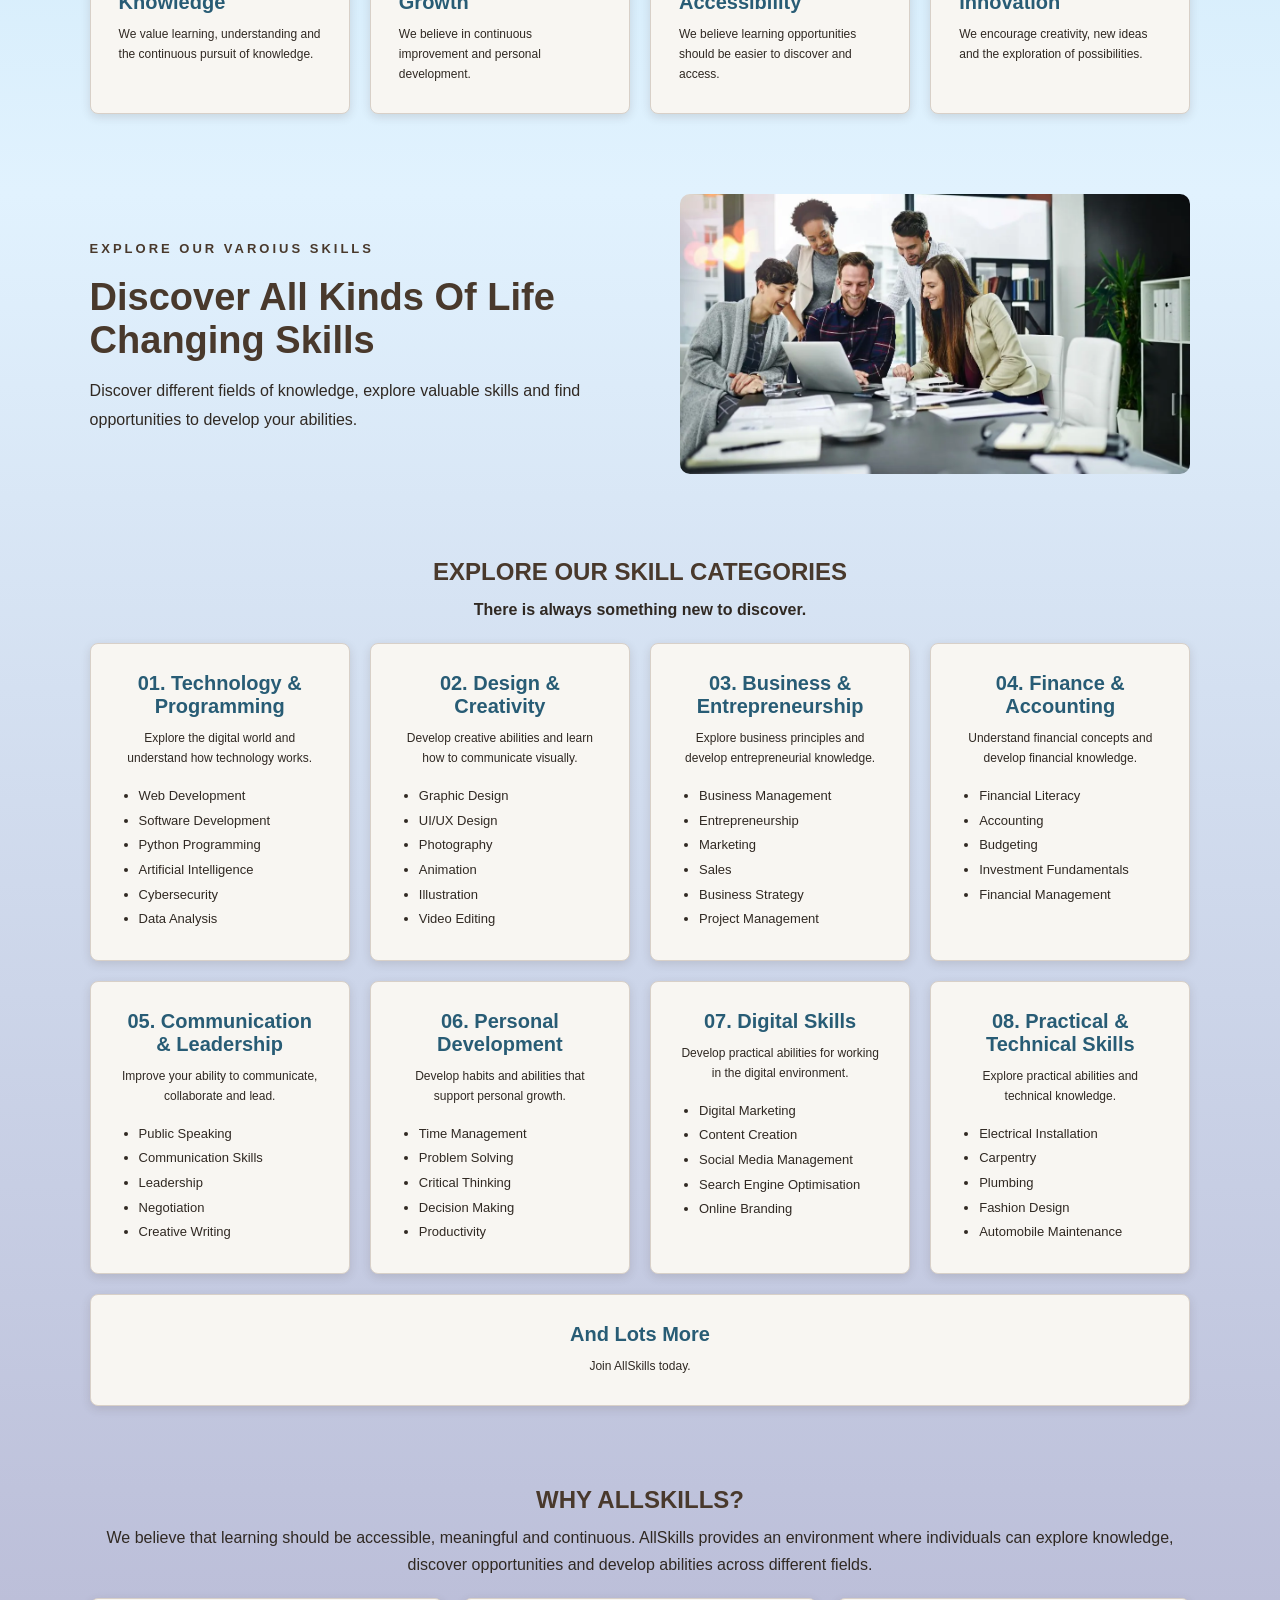
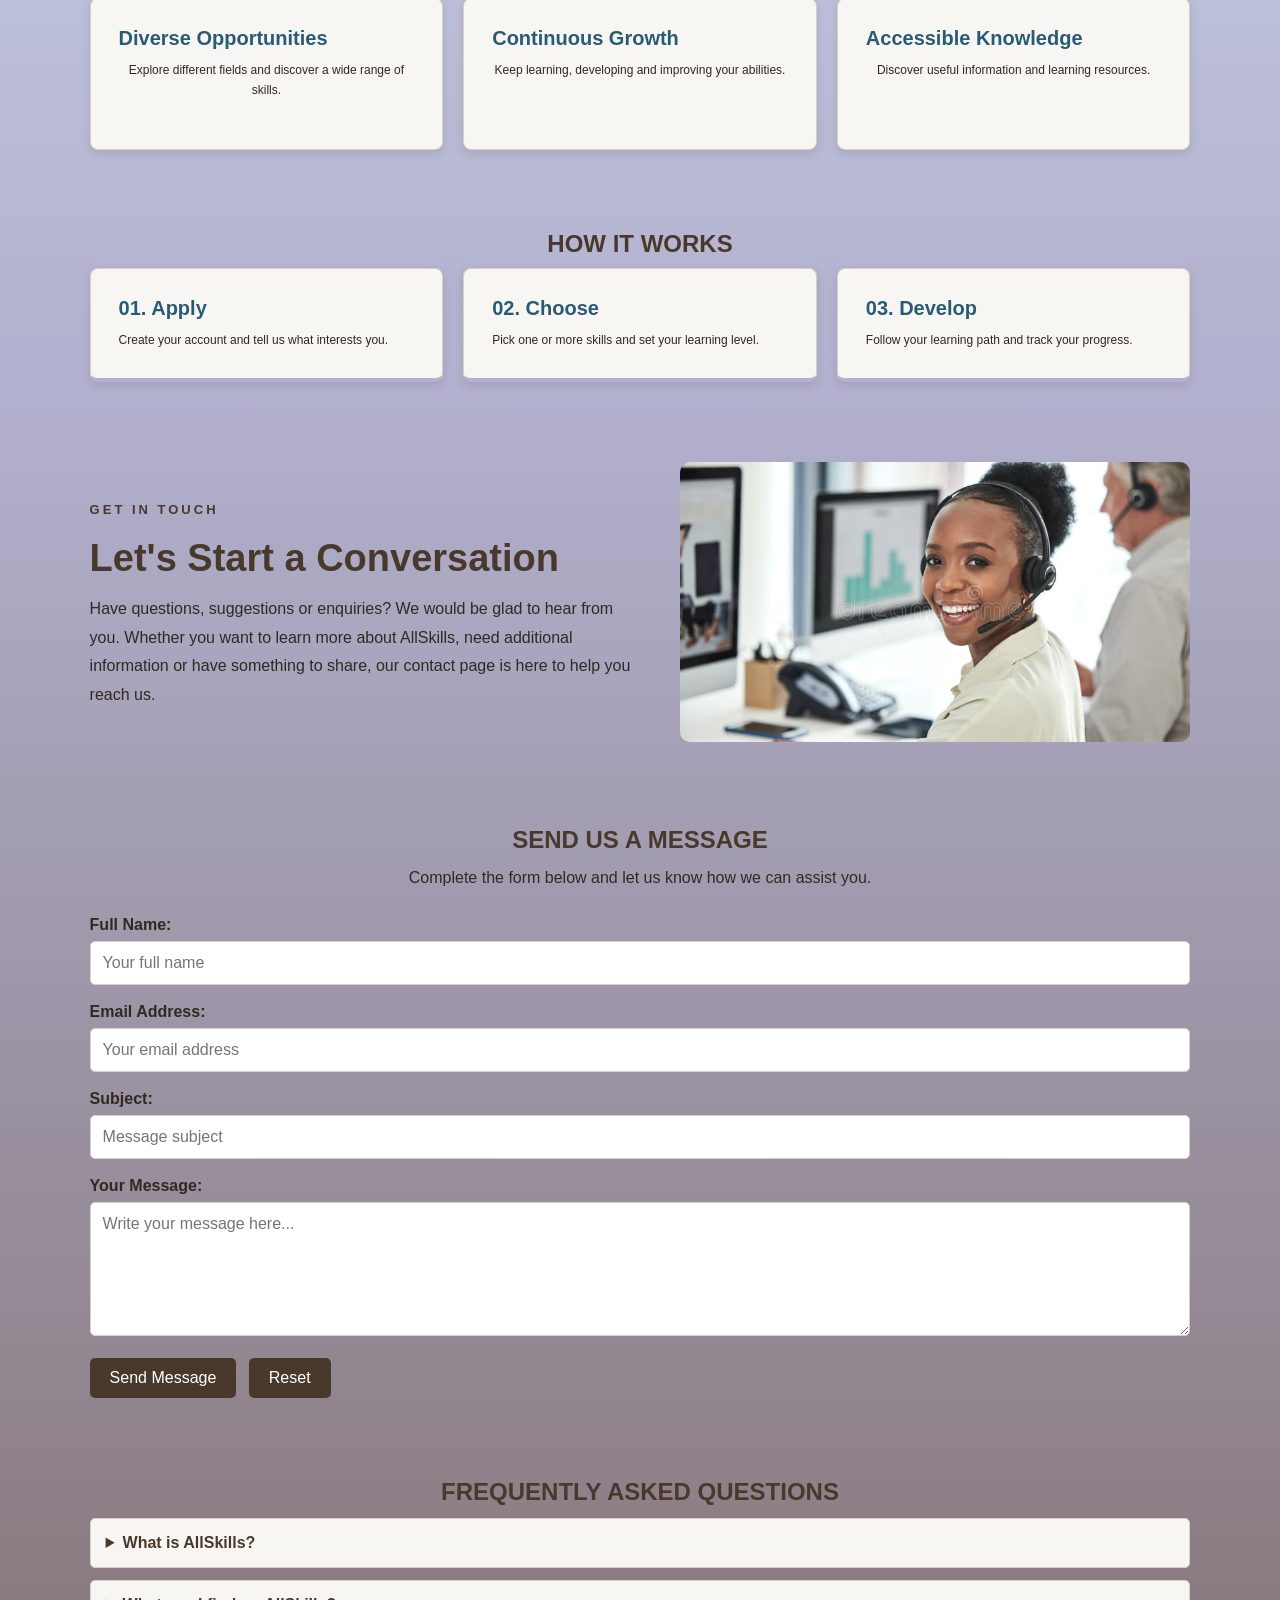
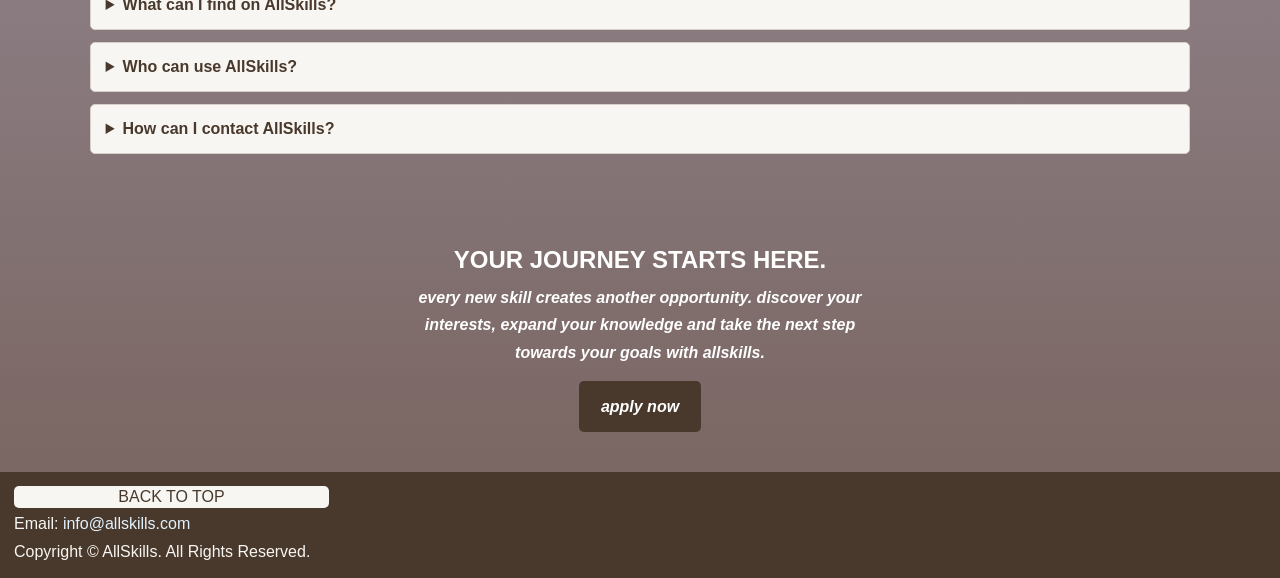
==== commit 5a315e7a: "Update index.html" ====
--- a/index.html
+++ b/index.html
@@ -6,7 +6,7 @@
   <meta name="author" content="Philip Chigozie">
   <meta name="description" content="AllSkills - Discover, explore and develop valuable skills.">
   <title>AllSkills | Home</title>
-  <link rel="icon" href="img/Skills.png">
+  <link rel="icon" href="Skills.png">
   <link rel="stylesheet" href="index.css">
   <link href="https://fonts.googleapis.com/css2?family=DM+Sans:wght@400;500;600;700&family=Space+Grotesk:wght@400;500;600;700&display=swap" rel="stylesheet">
 </head>
@@ -15,7 +15,7 @@
   <!-- HEADER -->
   <header>
     <div class="head" id="head">
-      <p><img class="skillsimg" src="img/Skills.png" alt="AllSkills logo"><strong>A</strong>ll<strong>S</strong>kills</p>
+      <p><img class="skillsimg" src="Skills.png" alt="AllSkills logo"><strong>A</strong>ll<strong>S</strong>kills</p>
       <a href="apply.html"><div>APPLY NOW</div></a>
     </div>
     <nav>
